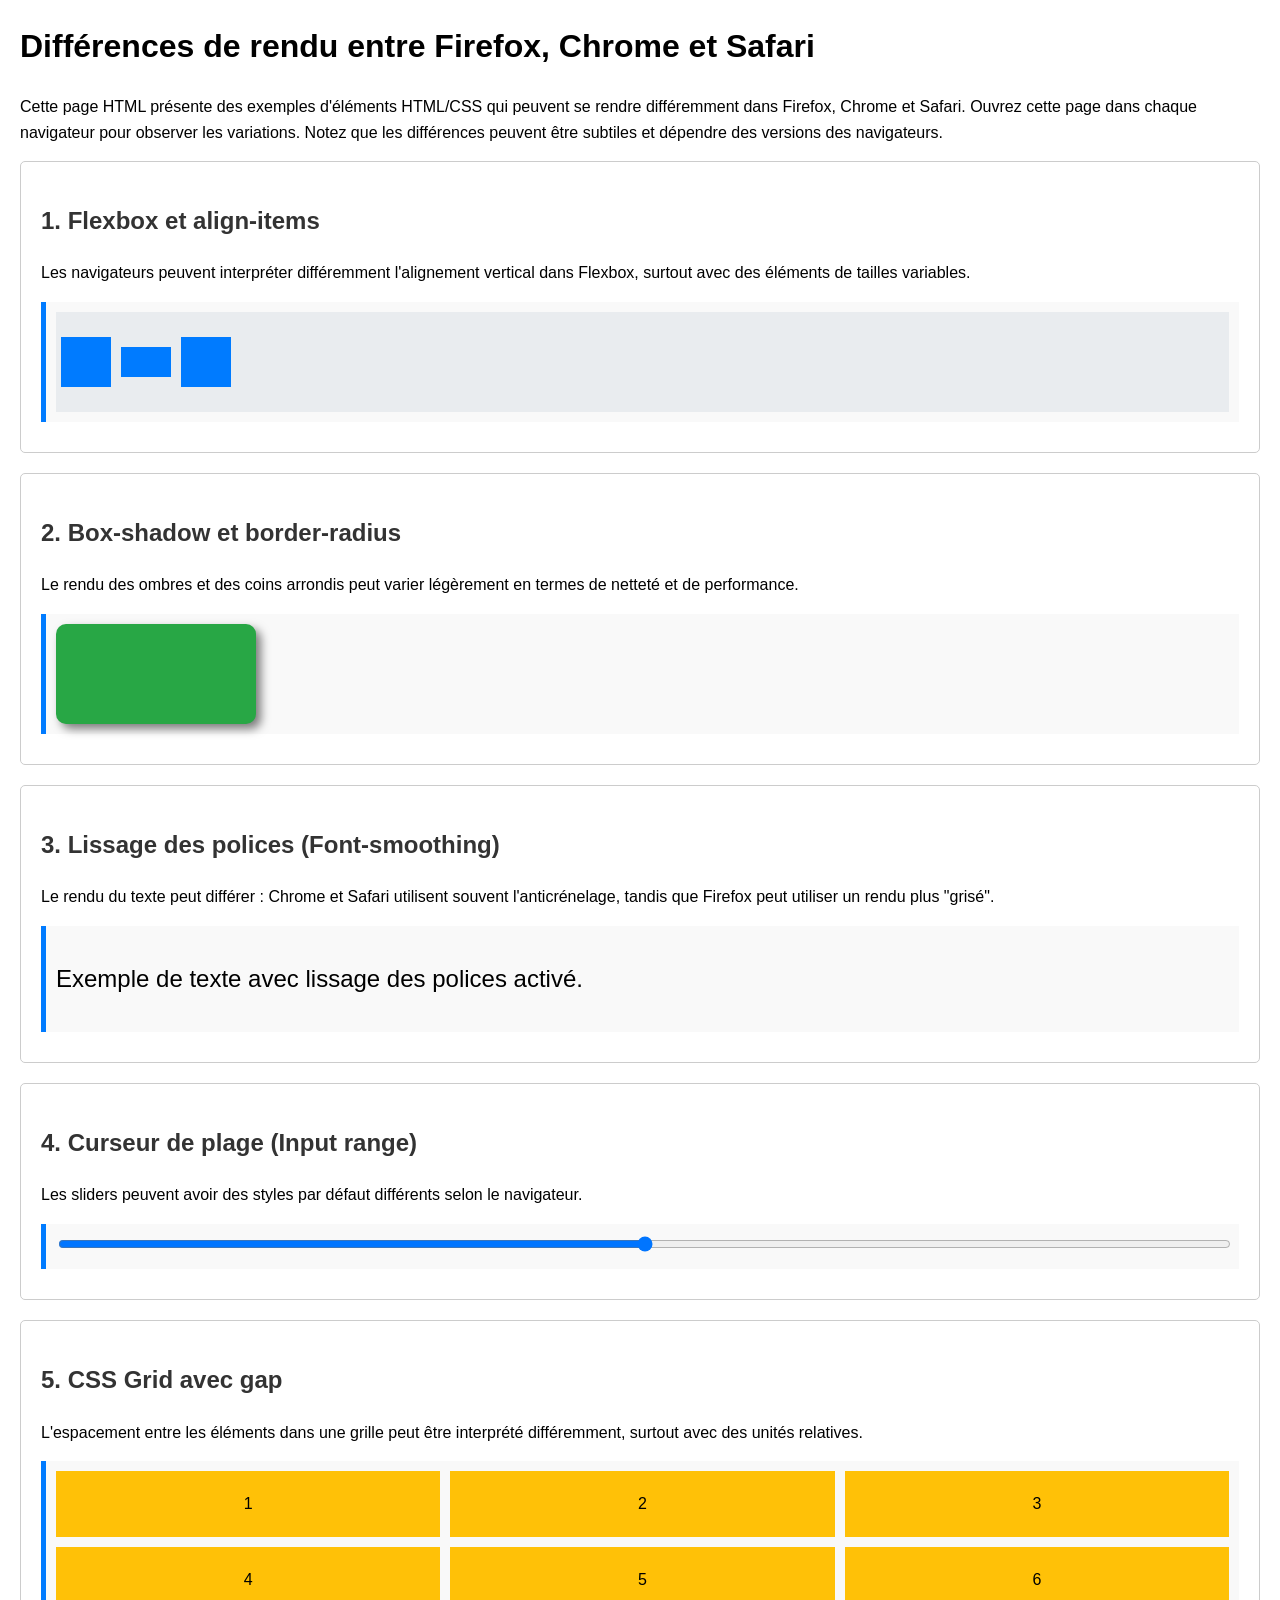
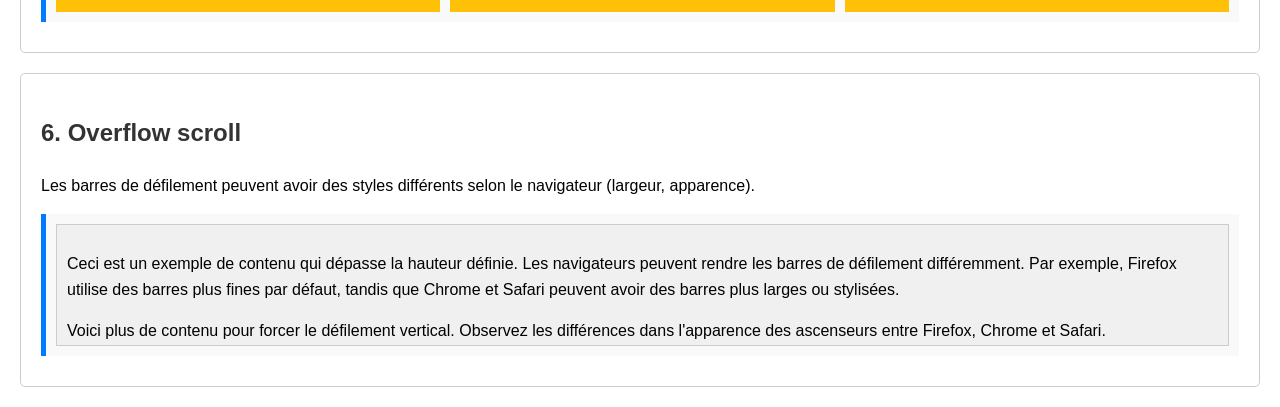
==== index.html @ 0ddc1246 "Mon portfolio" ====
<!DOCTYPE html>
<html lang="fr">
<head>
    <meta charset="UTF-8">
    <meta name="viewport" content="width=device-width, initial-scale=1.0">
    <title>Différences de rendu entre Firefox, Chrome et Safari</title>
    <style>
        body {
            font-family: Arial, sans-serif;
            margin: 20px;
            line-height: 1.6;
        }
        .section {
            border: 1px solid #ccc;
            padding: 20px;
            margin-bottom: 20px;
            border-radius: 5px;
        }
        .section h2 {
            color: #333;
        }
        .example {
            margin: 10px 0;
            padding: 10px;
            background-color: #f9f9f9;
            border-left: 5px solid #007bff;
        }
        /* Exemple 1: Flexbox avec align-items */
        .flexbox-example {
            display: flex;
            align-items: center; /* Différences dans l'alignement vertical */
            height: 100px;
            background-color: #e9ecef;
        }
        .flexbox-item {
            width: 50px;
            height: 50px;
            background-color: #007bff;
            margin: 5px;
        }
        /* Exemple 2: Box-shadow et border-radius */
        .shadow-example {
            width: 200px;
            height: 100px;
            background-color: #28a745;
            border-radius: 10px;
            box-shadow: 5px 5px 10px rgba(0,0,0,0.5); /* Différences dans le rendu des ombres */
        }
        /* Exemple 3: Font-smoothing */
        .font-example {
            font-size: 24px;
            -webkit-font-smoothing: antialiased; /* Chrome/Safari */
            -moz-osx-font-smoothing: grayscale; /* Firefox */
        }
        /* Exemple 4: Input range slider */
        .slider-example input[type="range"] {
            width: 100%;
        }
        /* Exemple 5: CSS Grid avec gap */
        .grid-example {
            display: grid;
            grid-template-columns: repeat(3, 1fr);
            gap: 10px; /* Différences dans l'espacement */
        }
        .grid-item {
            background-color: #ffc107;
            padding: 20px;
            text-align: center;
        }
        /* Exemple 6: Overflow scroll */
        .scroll-example {
            height: 100px;
            overflow: scroll;
            background-color: #f0f0f0;
            padding: 10px;
            border: 1px solid #ccc;
        }
    </style>
</head>
<body>
    <h1>Différences de rendu entre Firefox, Chrome et Safari</h1>
    <p>Cette page HTML présente des exemples d'éléments HTML/CSS qui peuvent se rendre différemment dans Firefox, Chrome et Safari. Ouvrez cette page dans chaque navigateur pour observer les variations. Notez que les différences peuvent être subtiles et dépendre des versions des navigateurs.</p>

    <div class="section">
        <h2>1. Flexbox et align-items</h2>
        <p>Les navigateurs peuvent interpréter différemment l'alignement vertical dans Flexbox, surtout avec des éléments de tailles variables.</p>
        <div class="example">
            <div class="flexbox-example">
                <div class="flexbox-item"></div>
                <div class="flexbox-item" style="height: 30px;"></div>
                <div class="flexbox-item"></div>
            </div>
        </div>
    </div>

    <div class="section">
        <h2>2. Box-shadow et border-radius</h2>
        <p>Le rendu des ombres et des coins arrondis peut varier légèrement en termes de netteté et de performance.</p>
        <div class="example">
            <div class="shadow-example"></div>
        </div>
    </div>

    <div class="section">
        <h2>3. Lissage des polices (Font-smoothing)</h2>
        <p>Le rendu du texte peut différer : Chrome et Safari utilisent souvent l'anticrénelage, tandis que Firefox peut utiliser un rendu plus "grisé".</p>
        <div class="example">
            <p class="font-example">Exemple de texte avec lissage des polices activé.</p>
        </div>
    </div>

    <div class="section">
        <h2>4. Curseur de plage (Input range)</h2>
        <p>Les sliders peuvent avoir des styles par défaut différents selon le navigateur.</p>
        <div class="example slider-example">
            <input type="range" min="0" max="100" value="50">
        </div>
    </div>

    <div class="section">
        <h2>5. CSS Grid avec gap</h2>
        <p>L'espacement entre les éléments dans une grille peut être interprété différemment, surtout avec des unités relatives.</p>
        <div class="example">
            <div class="grid-example">
                <div class="grid-item">1</div>
                <div class="grid-item">2</div>
                <div class="grid-item">3</div>
                <div class="grid-item">4</div>
                <div class="grid-item">5</div>
                <div class="grid-item">6</div>
            </div>
        </div>
    </div>

    <div class="section">
        <h2>6. Overflow scroll</h2>
        <p>Les barres de défilement peuvent avoir des styles différents selon le navigateur (largeur, apparence).</p>
        <div class="example">
            <div class="scroll-example">
                <p>Ceci est un exemple de contenu qui dépasse la hauteur définie. Les navigateurs peuvent rendre les barres de défilement différemment. Par exemple, Firefox utilise des barres plus fines par défaut, tandis que Chrome et Safari peuvent avoir des barres plus larges ou stylisées.</p>
                <p>Voici plus de contenu pour forcer le défilement vertical. Observez les différences dans l'apparence des ascenseurs entre Firefox, Chrome et Safari.</p>
                <p>Encore du texte pour s'assurer que le contenu dépasse. Les barres de défilement sont un élément d'interface utilisateur qui peut varier considérablement d'un navigateur à l'autre.</p>
            </div>
        </div>
    </div>
</body>
</html>
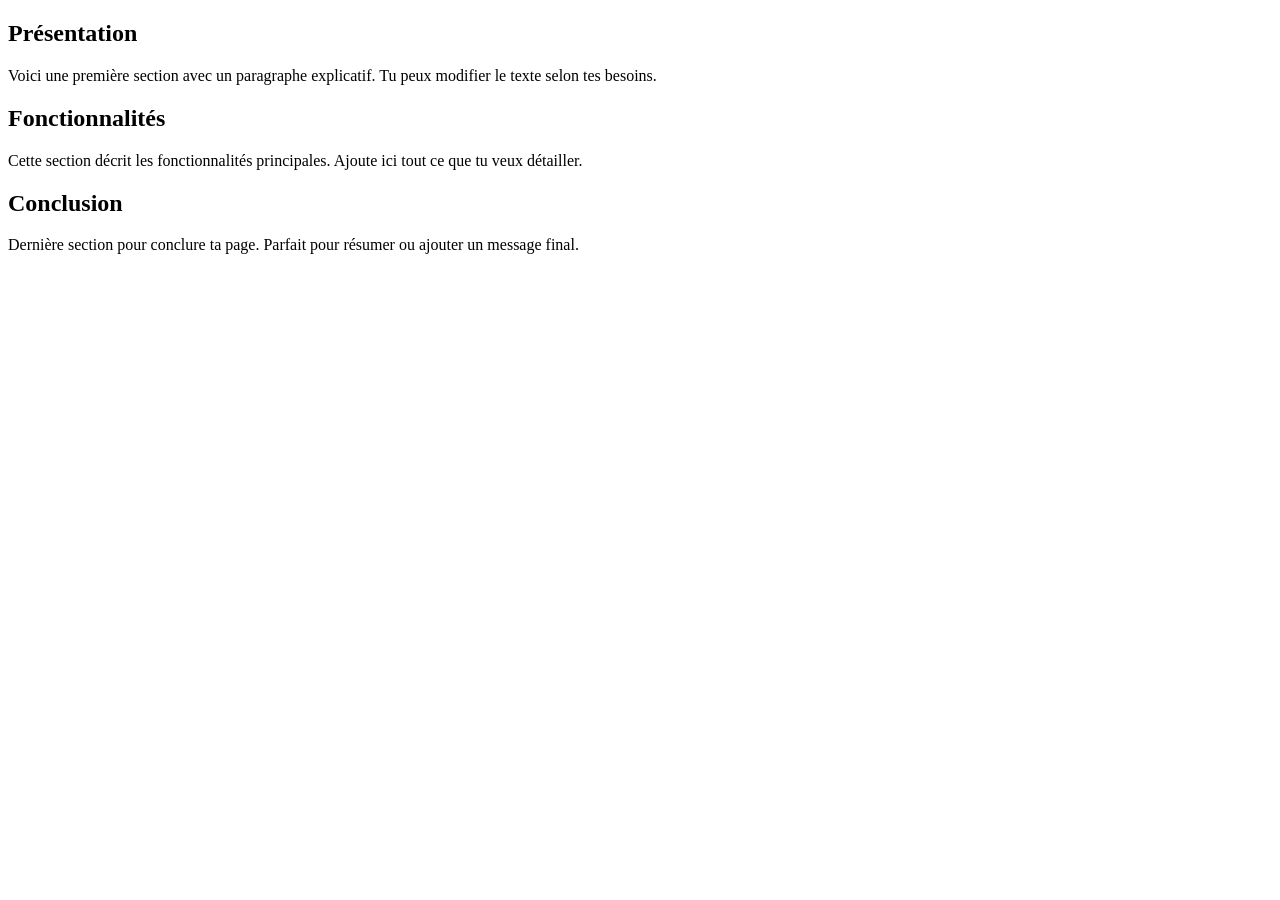
==== commit 23806efc: "Mon portfolio" ====
--- a/index.html
+++ b/index.html
@@ -3,145 +3,27 @@
 <head>
     <meta charset="UTF-8">
     <meta name="viewport" content="width=device-width, initial-scale=1.0">
-    <title>Différences de rendu entre Firefox, Chrome et Safari</title>
-    <style>
-        body {
-            font-family: Arial, sans-serif;
-            margin: 20px;
-            line-height: 1.6;
-        }
-        .section {
-            border: 1px solid #ccc;
-            padding: 20px;
-            margin-bottom: 20px;
-            border-radius: 5px;
-        }
-        .section h2 {
-            color: #333;
-        }
-        .example {
-            margin: 10px 0;
-            padding: 10px;
-            background-color: #f9f9f9;
-            border-left: 5px solid #007bff;
-        }
-        /* Exemple 1: Flexbox avec align-items */
-        .flexbox-example {
-            display: flex;
-            align-items: center; /* Différences dans l'alignement vertical */
-            height: 100px;
-            background-color: #e9ecef;
-        }
-        .flexbox-item {
-            width: 50px;
-            height: 50px;
-            background-color: #007bff;
-            margin: 5px;
-        }
-        /* Exemple 2: Box-shadow et border-radius */
-        .shadow-example {
-            width: 200px;
-            height: 100px;
-            background-color: #28a745;
-            border-radius: 10px;
-            box-shadow: 5px 5px 10px rgba(0,0,0,0.5); /* Différences dans le rendu des ombres */
-        }
-        /* Exemple 3: Font-smoothing */
-        .font-example {
-            font-size: 24px;
-            -webkit-font-smoothing: antialiased; /* Chrome/Safari */
-            -moz-osx-font-smoothing: grayscale; /* Firefox */
-        }
-        /* Exemple 4: Input range slider */
-        .slider-example input[type="range"] {
-            width: 100%;
-        }
-        /* Exemple 5: CSS Grid avec gap */
-        .grid-example {
-            display: grid;
-            grid-template-columns: repeat(3, 1fr);
-            gap: 10px; /* Différences dans l'espacement */
-        }
-        .grid-item {
-            background-color: #ffc107;
-            padding: 20px;
-            text-align: center;
-        }
-        /* Exemple 6: Overflow scroll */
-        .scroll-example {
-            height: 100px;
-            overflow: scroll;
-            background-color: #f0f0f0;
-            padding: 10px;
-            border: 1px solid #ccc;
-        }
-    </style>
+    <title>Exemple multi-sections</title>
 </head>
 <body>
-    <h1>Différences de rendu entre Firefox, Chrome et Safari</h1>
-    <p>Cette page HTML présente des exemples d'éléments HTML/CSS qui peuvent se rendre différemment dans Firefox, Chrome et Safari. Ouvrez cette page dans chaque navigateur pour observer les variations. Notez que les différences peuvent être subtiles et dépendre des versions des navigateurs.</p>
 
-    <div class="section">
-        <h2>1. Flexbox et align-items</h2>
-        <p>Les navigateurs peuvent interpréter différemment l'alignement vertical dans Flexbox, surtout avec des éléments de tailles variables.</p>
-        <div class="example">
-            <div class="flexbox-example">
-                <div class="flexbox-item"></div>
-                <div class="flexbox-item" style="height: 30px;"></div>
-                <div class="flexbox-item"></div>
-            </div>
-        </div>
-    </div>
+    <h2>Présentation</h2>
+    <p>
+        Voici une première section avec un paragraphe explicatif. Tu peux modifier
+        le texte selon tes besoins.
+    </p>
 
-    <div class="section">
-        <h2>2. Box-shadow et border-radius</h2>
-        <p>Le rendu des ombres et des coins arrondis peut varier légèrement en termes de netteté et de performance.</p>
-        <div class="example">
-            <div class="shadow-example"></div>
-        </div>
-    </div>
+    <h2>Fonctionnalités</h2>
+    <p>
+        Cette section décrit les fonctionnalités principales. Ajoute ici tout ce
+        que tu veux détailler.
+    </p>
 
-    <div class="section">
-        <h2>3. Lissage des polices (Font-smoothing)</h2>
-        <p>Le rendu du texte peut différer : Chrome et Safari utilisent souvent l'anticrénelage, tandis que Firefox peut utiliser un rendu plus "grisé".</p>
-        <div class="example">
-            <p class="font-example">Exemple de texte avec lissage des polices activé.</p>
-        </div>
-    </div>
+    <h2>Conclusion</h2>
+    <p>
+        Dernière section pour conclure ta page. Parfait pour résumer ou ajouter
+        un message final.
+    </p>
 
-    <div class="section">
-        <h2>4. Curseur de plage (Input range)</h2>
-        <p>Les sliders peuvent avoir des styles par défaut différents selon le navigateur.</p>
-        <div class="example slider-example">
-            <input type="range" min="0" max="100" value="50">
-        </div>
-    </div>
-
-    <div class="section">
-        <h2>5. CSS Grid avec gap</h2>
-        <p>L'espacement entre les éléments dans une grille peut être interprété différemment, surtout avec des unités relatives.</p>
-        <div class="example">
-            <div class="grid-example">
-                <div class="grid-item">1</div>
-                <div class="grid-item">2</div>
-                <div class="grid-item">3</div>
-                <div class="grid-item">4</div>
-                <div class="grid-item">5</div>
-                <div class="grid-item">6</div>
-            </div>
-        </div>
-    </div>
-
-    <div class="section">
-        <h2>6. Overflow scroll</h2>
-        <p>Les barres de défilement peuvent avoir des styles différents selon le navigateur (largeur, apparence).</p>
-        <div class="example">
-            <div class="scroll-example">
-                <p>Ceci est un exemple de contenu qui dépasse la hauteur définie. Les navigateurs peuvent rendre les barres de défilement différemment. Par exemple, Firefox utilise des barres plus fines par défaut, tandis que Chrome et Safari peuvent avoir des barres plus larges ou stylisées.</p>
-                <p>Voici plus de contenu pour forcer le défilement vertical. Observez les différences dans l'apparence des ascenseurs entre Firefox, Chrome et Safari.</p>
-                <p>Encore du texte pour s'assurer que le contenu dépasse. Les barres de défilement sont un élément d'interface utilisateur qui peut varier considérablement d'un navigateur à l'autre.</p>
-            </div>
-        </div>
-    </div>
 </body>
 </html>
